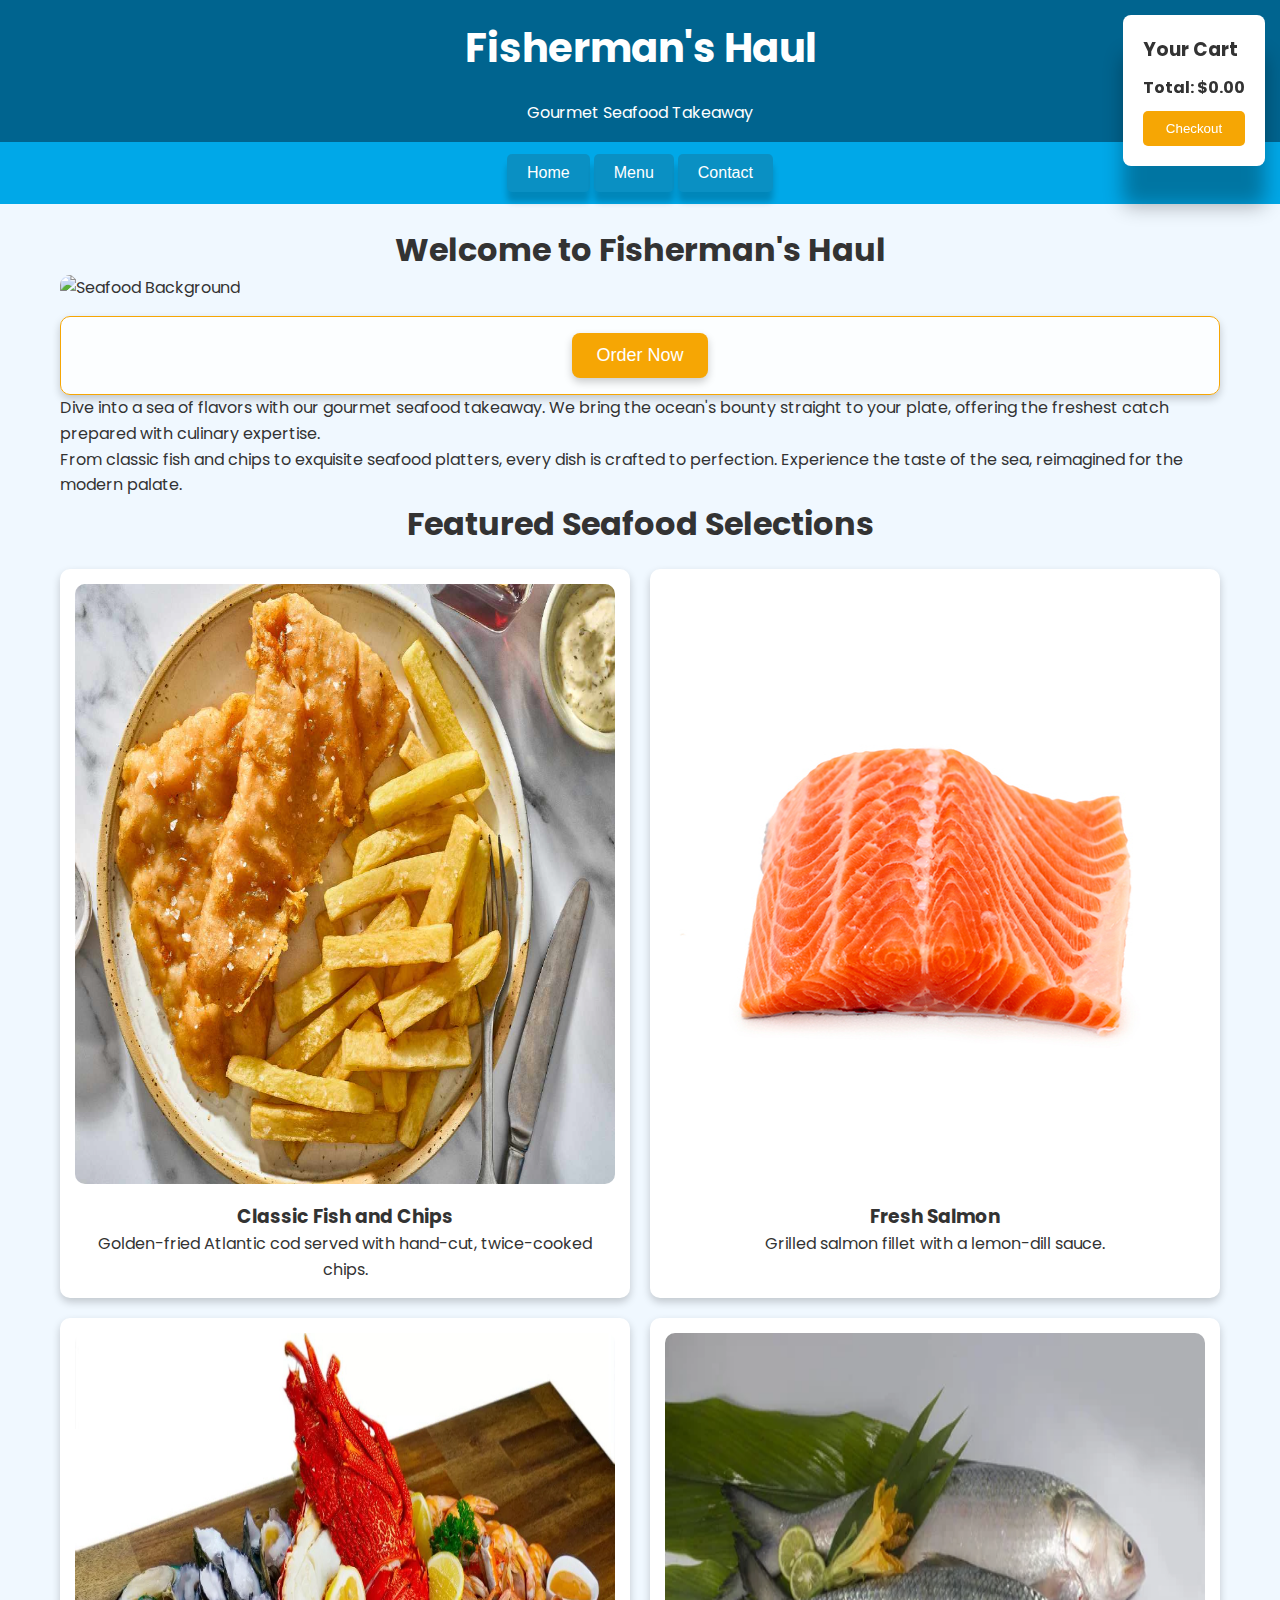
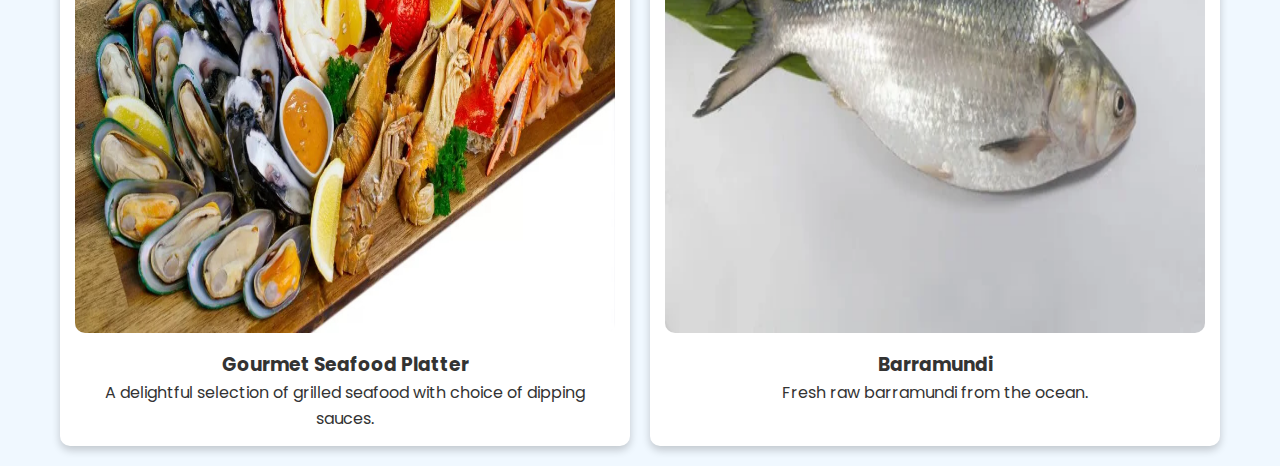
==== fishermans-haul-website.html @ 461c775a "Add files via upload" ====
<!DOCTYPE html>
<html lang="en">
<head>
    <meta charset="UTF-8">
    <meta name="viewport" content="width=device-width, initial-scale=1.0">
    <title>Fisherman's Haul - Gourmet Seafood Takeaway</title>
    <style>
        @import url('https://fonts.googleapis.com/css2?family=Poppins:wght@300;400;600&display=swap');
        
        :root {
            --primary-color: #00648f;
            --secondary-color: #00a8e8;
            --accent-color: #f6a604;
            --background-color: #f0f8ff;
            --text-color: #333;
        }
        
        * {
            box-sizing: border-box;
            margin: 0;
            padding: 0;
        }
        
        body {
            font-family: 'Poppins', sans-serif;
            background-color: var(--background-color);
            color: var(--text-color);
            line-height: 1.6;
        }
        
        header {
            background-color: var(--primary-color);
            color: white;
            text-align: center;
            padding: 1em;
            position: relative;
            overflow: hidden;
        }
        
        header::before {
            content: "";
            position: absolute;
            top: -50%;
            left: -50%;
            width: 200%;
            height: 200%;
            background: url('/api/placeholder/400/320') no-repeat center center;
            background-size: cover;
            opacity: 0.1;
            animation: wave 10s infinite linear;
        }
        
        @keyframes wave {
            0% { transform: rotate(0deg); }
            100% { transform: rotate(360deg); }
        }
        
        h1 {
            font-size: 2.5em;
            margin-bottom: 0.5em;
            position: relative;
            z-index: 1;
        }
        
        nav {
            background-color: var(--secondary-color);
            padding: 0.5em;
            display: flex;
            justify-content: center;
            position: sticky;
            top: 0;
            z-index: 100;
        }
        
        nav button {
            background-color: transparent;
            border: none;
            color: white;
            padding: 10px 20px;
            text-align: center;
            text-decoration: none;
            box-shadow: 0 10px 6px rgba(0, 0, 0, 0.2);
            display: inline-block;
            font-size: 16px;
            margin: 4px 2px;
            cursor: pointer;
            background-color: rgba(50, 50, 50, 0.2);
            transition: background-color 0.3s ease;
            border-radius: 5px;
        }
        
        nav button:hover {
            background-color: rgba(255, 255, 255, 0.2);
            border-radius: 5px;
        }

        .order-container { /* New container for centering */
            display: flex;                          /* Use flexbox */
            justify-content: center;                /* Center content horizontally */
            align-items: center;                    /* Center items vertically */
            margin-top: 1em;                       /* Space above the container */
            padding: 1em;                          /* Add padding around the container */
            border: 1px solid var(--accent-color); /* Border around the container */
            border-radius: 10px;                   /* Rounded corners for the container */
            background-color: rgba(255, 255, 255, 0.8); /* Background for better visibility */
            box-shadow: 0 4px 8px rgba(0, 0, 0, 0.2); /* Add shadow for depth */
        }

        #order-now {
            background-color: var(--accent-color);
            color: white;
            border: none;
            padding: 12px 24px;
            border-radius: 8px;
            box-shadow: 0 4px 8px rgba(0, 0, 0, 0.2);
            font-size: 18px;
            cursor: pointer;
            transition: background-color 0.3s ease, transform 0.3s ease;
        }

        #order-now:hover {
            background-color: #f3a600; /* Slightly lighter shade for hover */
            transform: translateY(-2px); /* Slight lift effect */
        }

        #order-now:active {
            transform: translateY(0); /* Reset on click */
        }
        
        .page {
            display: none;
            padding: 20px;
            max-width: 1200px;
            margin: 0 auto;
            opacity: 0;
            transition: opacity 0.5s ease;
        }
        
        .active {
            display: block;
            opacity: 1;
        }

        .menu-item {
            border: 1px solid #ddd;
            padding: 20px;
            margin: 20px 0;
            background-color: white;
            border-radius: 8px;
            box-shadow: 0 4px 6px rgba(0, 0, 0, 0.1);
            display: flex;
            justify-content: space-between;
            align-items: center;
        }

        .menu-item img {
            width: 115px;
            height: 115px;
            object-fit: cover;
            border-radius: 50%;
            margin-right: 20px;
        }

        .menu-item-details {
            flex-grow: 1;
        }

        .add-to-cart {
            background-color: var(--accent-color);
            color: white;
            border: none;
            padding: 10px 20px;
            border-radius: 5px;
            cursor: pointer;
            transition: background-color 0.3s ease;
        }

        .add-to-cart:hover {
            background-color: #d48f00;
        }

        #cart {
            position: fixed;
            top: 15px;
            right: 15px;
            background-color: white;
            padding: 20px;
            border-radius: 8px;
            box-shadow: 0 40px 20px rgba(0, 0, 0, 0.3);
            max-width: 300px;
            z-index: 1000;
        }
        
        #cart h3 {
            margin-bottom: 10px;
        }
        
        #cart-items {
            margin-bottom: 10px;
        }
        
        #cart-total {
            font-weight: bold;
        }
        
        #checkout {
            background-color: var(--accent-color);
            color: white;
            border: none;
            padding: 10px 15px;
            border-radius: 5px;
            cursor: pointer;
            transition: background-color 0.3s ease;
            display: block;
            width: 100%;
            margin-top: 10px;
        }
        
        #checkout:hover {
            background-color: #d48f00;
        }
        
        /* New styles for checkout page */
        #checkout-form {
            max-width: 500px;
            margin: 0 auto;
            background-color: white;
            padding: 20px;
            border-radius: 8px;
            box-shadow: 0 4px 6px rgba(0, 0, 0, 0.1);
        }
        
        #checkout-form h2 {
            margin-bottom: 20px;
        }
        
        #checkout-form label {
            display: block;
            margin-bottom: 5px;
        }
        
        #checkout-form input {
            width: 100%;
            padding: 8px;
            margin-bottom: 15px;
            border: 1px solid #ddd;
            border-radius: 4px;
        }
        
        #checkout-form button {
            background-color: var(--accent-color);
            color: white;
            border: none;
            padding: 10px 15px;
            border-radius: 5px;
            cursor: pointer;
            transition: background-color 0.3s ease;
            display: block;
            width: 100%;
        }
        
        #checkout-form button:hover {
            background-color: #d48f00;
        }

        #intro img { 
            height: 600px;
            border-radius: 10px;
            text-align: center;
        }

        #intro h2 {
            font-size: 2em;
            text-align: center;
        }
        
        #contact h3 {
            font-size: 1em;
            margin-left: 340px;
        }

        #contact h2 {
            font-size: 1.7em;
            margin-left: 340px;
        }

        /* Styles for featured seafood */
        .featured-seafood {
            display: grid; 
            grid-template-columns: repeat(2, 1fr); /* Two items per row */
            gap: 20px; /* Space between items */
            margin-top: 20px;
        }

        .seafood-item {
            background-color: white;        /* background for contrast */
            border-radius: 10px;
            box-shadow: 0 4px 8px rgba(0, 0, 0, 0.2);
            padding: 15px;
            text-align: center;             /* center align text */
        }

        .seafood-item img {
            width: 100%;                   /* responsive image */
            height: auto;                 /* maintain aspect ratio */
            border-radius: 5px;
            margin-bottom: 10px;          /* space below image */
        }
    </style>
</head>
<body>
    <header>
        <h1>Fisherman's Haul</h1>
        <p>Gourmet Seafood Takeaway</p>
    </header>
    <nav>
        <button onclick="showPage('intro')">Home</button>
        <button onclick="showPage('menu')">Menu</button>
        <button onclick="showPage('contact')">Contact</button>
    </nav>
    
    <div id="intro" class="page active">
        <h2>Welcome to Fisherman's Haul</h2>
        <img src="seafood_bg.jpg" alt="Seafood Background" style="width: 100%; max-height: 400px; object-fit: cover;">
        <div class="order-container"> <!-- New container for centering -->
            <button id="order-now" onclick="showPage('menu')">Order Now</button>  
        </div>
        <p>Dive into a sea of flavors with our gourmet seafood takeaway. We bring the ocean's bounty straight to your plate, offering the freshest catch prepared with culinary expertise.</p>
        <p>From classic fish and chips to exquisite seafood platters, every dish is crafted to perfection. Experience the taste of the sea, reimagined for the modern palate.</p>
        
        <h2>Featured Seafood Selections</h2>
        <div class="featured-seafood">
            <div class="seafood-item">
                <img src="gallery4.jpg" alt="Classic Fish and Chips" />
                <h3>Classic Fish and Chips</h3>
                <p>Golden-fried Atlantic cod served with hand-cut, twice-cooked chips.</p>
            </div>
            <div class="seafood-item">
                <img src="gallery3.jpg" alt="Fresh Salmon" />
                <h3>Fresh Salmon</h3>
                <p>Grilled salmon fillet with a lemon-dill sauce.</p>
            </div>
            <div class="seafood-item">
                <img src="gourmet-seafood-platter.jpg" alt="Gourmet Seafood Platter" />
                <h3>Gourmet Seafood Platter</h3>
                <p>A delightful selection of grilled seafood with choice of dipping sauces.</p>
            </div>
            <div class="seafood-item">
                <img src="gallery5.jpg" alt="Barramundi" />
                <h3>Barramundi</h3>
                <p>Fresh raw barramundi from the ocean.</p>
            </div>
        </div>
    </div>

    <div id="menu" class="page">
        <h1>Our Gourmet Menu</h1>
        <h2>Meals</h2>
        <div class="menu-item">
            <img src="gallery4.jpg" alt="Classic Fish and Chips">
            <div class="menu-item-details">
                <h3>Classic Fish and Chips</h3>
                <p>Golden-fried Atlantic cod served with hand-cut, twice-cooked chips and homemade tartar sauce.</p>
                <p>Price: $14.99</p>
            </div>
            <button class="add-to-cart" onclick="addToCart('Classic Fish and Chips', 14.99)">Add to Cart</button>
        </div>
        <div class="menu-item">
            <img src="gallery3.jpg" alt="Fresh Salmon">
            <div class="menu-item-details">
                <h3>Fresh Salmon</h3>
                <p>Fresh salmon fillet, grilled to perfection and served with a lemon-dill sauce or cooked with chips.</p>
                <p>Price: $11.99</p>
            </div>
            <button class="add-to-cart" onclick="addToCart('Fresh Salmon', 11.99)">Add to Cart</button>
        </div>
        <div class="menu-item">
            <img src="gourmet-seafood-platter.jpg" alt="Gourmet Seafood Platter">
            <div class="menu-item-details">
                <h3>Gourmet Seafood Platter</h3>
                <p>A assortment of grilled seafood and calamari served with a sauces of choose.</p>
                <p>Price: $25.99</p>
            </div>
            <button class="add-to-cart" onclick="addToCart('Gourmet Seafood Platter', 25.99)">Add to Cart</button>
        </div>
        <div class="menu-item">
            <img src="gallery5.jpg" alt="Barramundi">
            <div class="menu-item-details">
                <h3>Barramundi</h3>
                <p>Fresh raw Barramundi from the ocean.</p>
                <p>Price: $20.00</p>
            </div>
            <button class="add-to-cart" onclick="addToCart('Barramundi', 20.00)">Add to Cart</button>
        </div>
        <div class="menu-item">
            <img src="gallery2.jpg" alt="Fish Burger">
            <div class="menu-item-details">
                <h3>Fish Burger</h3>
                <p>Grilled fish burger with tarter sauces.</p>
                <p>Price: $15.99</p>
            </div>
            <button class="add-to-cart" onclick="addToCart('Fish Burger', 15.99)">Add to Cart</button>
        </div>
        <div class="menu-item">
            <img src="gallery10.jpg" alt="Beef Burger">
            <div class="menu-item-details">
                <h3>Beef Burger</h3>
                <p>Tasty Beef burger with Calamari.</p>
                <p>Price: $13.99</p>
            </div>
            <button class="add-to-cart" onclick="addToCart('Beef Burger', 13.99)">Add to Cart</button>
        </div>
        <div class="menu-item">
            <img src="gallery13.jpg" alt="Lobster">
            <div class="menu-item-details">
                <h3>Lobster</h3>
                <p>Tasty lobster with lemon.</p>
                <p>Price: $53.99</p>
            </div>
            <button class="add-to-cart" onclick="addToCart('Lobster', 53.99)">Add to Cart</button>
        </div>

        <h2>Drinks</h2>
        <div class="menu-item">
            <img src="gallery6.jpg" alt="Coca Cola 500ml">
            <div class="menu-item-details">
                <h3>Coca Cola 500ml</h3>
                <p>A Refreshing Drink</p>
                <p>Price: $5.50</p>
            </div>
            <button class="add-to-cart" onclick="addToCart('Coca Cola', 5.50)">Add to Cart</button>
        </div>
        <div class="menu-item">
            <img src="gallery7.jpg" alt="Kirks Creaming Soda 375ml">
            <div class="menu-item-details">
                <h3>Kirks Creaming Soda 375ml</h3>
                <p>A Refreshing Drink</p>
                <p>Price: $2.70</p>
            </div>
            <button class="add-to-cart" onclick="addToCart('Kirks Creaming Soda', 2.70)">Add to Cart</button>
        </div>
        <div class="menu-item">
            <img src="gallery8.jpg" alt="Kirks Lemonade 375ml">
            <div class="menu-item-details">
                <h3>Kirks Lemonade 375ml</h3>
                <p>A Refreshing Drink</p>
                <p>Price: $2.70</p>
            </div>
            <button class="add-to-cart" onclick="addToCart('Kirks Lemonade', 2.70)">Add to Cart</button>
        </div>
        <div class="menu-item">
            <img src="gallery11.jpg" alt="Fanta 600ml">
            <div class="menu-item-details">
                <h3>Fanta 600ml</h3>
                <p>A Refreshing Drink</p>
                <p>Price: $5.90</p>
            </div>
            <button class="add-to-cart" onclick="addToCart('Fanta', 5.90)">Add to Cart</button>
        </div>
        <div class="menu-item">
            <img src="gallery12.jpg" alt="Pepsi 375ml">
            <div class="menu-item-details">
                <h3>Pepsi 375ml</h3>
                <p>A Refreshing Drink</p>
                <p>Price: $2.70</p>
            </div>
            <button class="add-to-cart" onclick="addToCart('Pepsi', 2.70)">Add to Cart</button>
        </div>

        <h2>Extras</h2>
        <div class="menu-item">
            <img src="gallery9.jpg" alt="Whole Lemon">
            <div class="menu-item-details">
                <h3>Whole Lemon</h3>
                <p>A Refreshing Drink</p>
                <p>Price: $0.70</p>
            </div>
            <button class="add-to-cart" onclick="addToCart('Whole Lemon', 0.70)">Add to Cart</button>
        </div>
        <div class="menu-item">
            <img src="gallery14.jpg" alt="Salt and Pepper">
            <div class="menu-item-details">
                <h3>Salt and Pepper</h3>
                <p>It's free</p>
                <p>Price: $0.00</p>
            </div>
            <button class="add-to-cart" onclick="addToCart('Salt and Pepper', 0.00)">Add to Cart</button>
        </div>
    
    </div>
    
    <div id="contact" class="page">
        <h2>Contact Us</h2>
        <h3>Ready to embark on a culinary journey? Place your order now!</h3>
        <h3>Call us: (07) 5482 6644</h3>
        <h3>Opening Hours:</h3>
        <h3> Monday - Friday: 10:00 AM - 7:00 PM</h3>
        <h3>Saturday - Sunday: 12:00 PM - 10:00 PM</h3>
        <h3>Location: 18 Chapple St, Gympie QLD 4570</h3>
    </div>
    
    <div id="checkout-page" class="page">
        <form id="checkout-form">
            <h2>Checkout</h2>
            <div id="order-summary"></div>
            <label for="name">Full Name:</label>
            <input type="text" id="name" required>
            <label for="email">Email:</label>
            <input type="email" id="email" required>
            <label for="phone">Phone:</label>
            <input type="tel" id="phone" required>
            <button type="submit">Place Order</button>
        </form>
    </div>

    <div id="cart">
        <h3>Your Cart</h3>
        <div id="cart-items"></div>
        <p id="cart-total">Total: $0.00</p>
        <button id="checkout" onclick="goToCheckout()">Checkout</button>
    </div>

    <script>
        let cart = [];

        function showPage(pageId) {
            const pages = document.getElementsByClassName('page');
            for (let page of pages) {
                page.classList.remove('active');
            }
            document.getElementById(pageId).classList.add('active');
        }

        function addToCart(item, price) {
            cart.push({item, price});
            updateCart();
        }

        function updateCart() {
            const cartItems = document.getElementById('cart-items');
            const cartTotal = document.getElementById('cart-total');
            
            cartItems.innerHTML = '';
            let total = 0;

            cart.forEach((item, index) => {
                const itemElement = document.createElement('p');
                itemElement.textContent = `${item.item} - $${item.price.toFixed(2)}`;
                
                const removeButton = document.createElement('button');
                removeButton.textContent = 'Remove';
                removeButton.onclick = () => removeFromCart(index);
                
                itemElement.appendChild(removeButton);
                cartItems.appendChild(itemElement);
                
                total += item.price;
            });

            cartTotal.textContent = `Total: $${total.toFixed(2)}`;
        }

        function removeFromCart(index) {
            cart.splice(index, 1);
            updateCart();
        }

        function goToCheckout() {
            showPage('checkout-page');
            updateOrderSummary();
        }

        function updateOrderSummary() {
            const orderSummary = document.getElementById('order-summary');
            orderSummary.innerHTML = '<h3>Order Summary</h3>';
            let total = 0;

            cart.forEach(item => {
                const itemElement = document.createElement('p');
                itemElement.textContent = `${item.item} - $${item.price.toFixed(2)}`;
                orderSummary.appendChild(itemElement);
                total += item.price;
            });

            const totalElement = document.createElement('p');
            totalElement.textContent = `Total: $${total.toFixed(2)}`;
            totalElement.style.fontWeight = 'bold';
            orderSummary.appendChild(totalElement);
        }

        document.getElementById('checkout-form').addEventListener('submit', function(e) {
            e.preventDefault();
            alert('Thank you for your order! It will be on the stove soon.');
            cart = [];
            updateCart();
            showPage('intro');
        });
    </script>
</body>
</html>
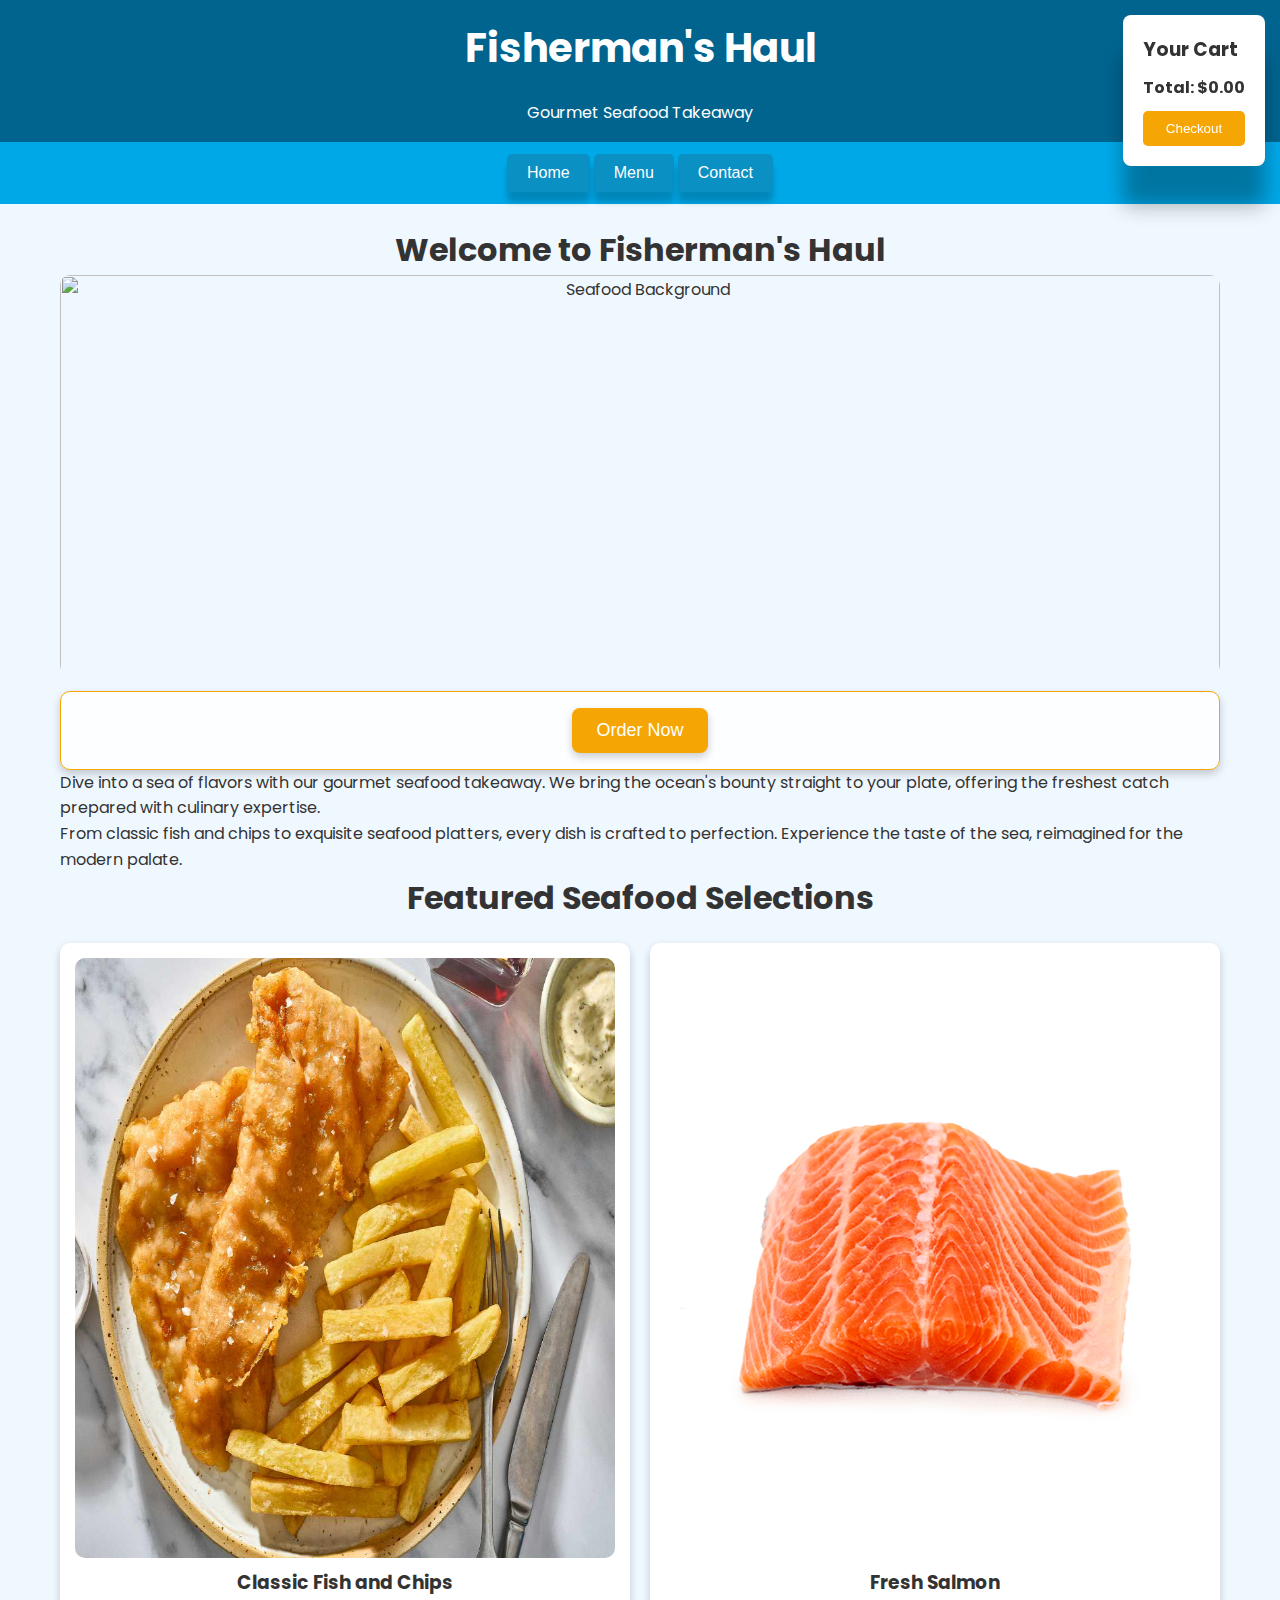
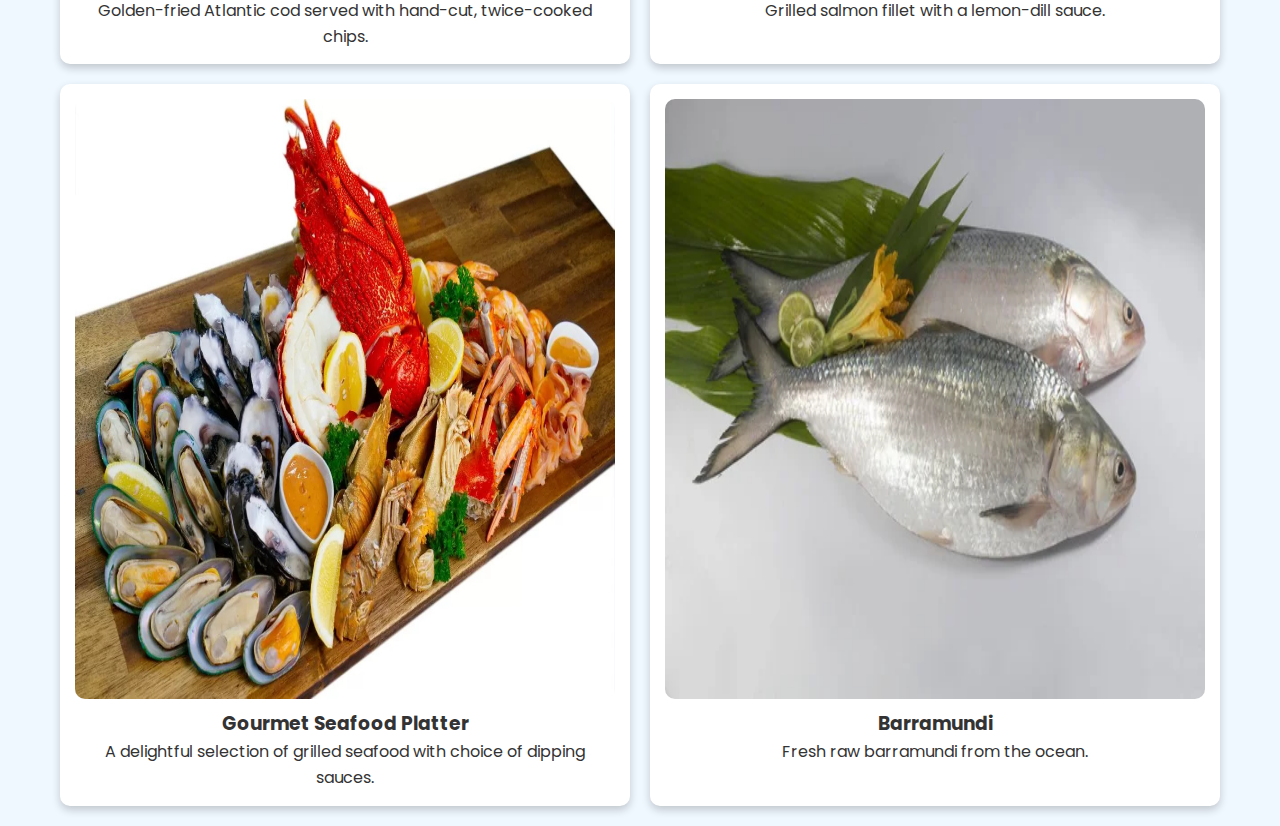
==== commit f54a2da1: "Update fishermans-haul-website.html" ====
--- a/fishermans-haul-website.html
+++ b/fishermans-haul-website.html
@@ -1,4 +1,4 @@
-<!DOCTYPE html>
+<fishermans-haul-website.html>
 <html lang="en">
 <head>
     <meta charset="UTF-8">
@@ -597,4 +597,4 @@
         });
     </script>
 </body>
-</html>+</html>
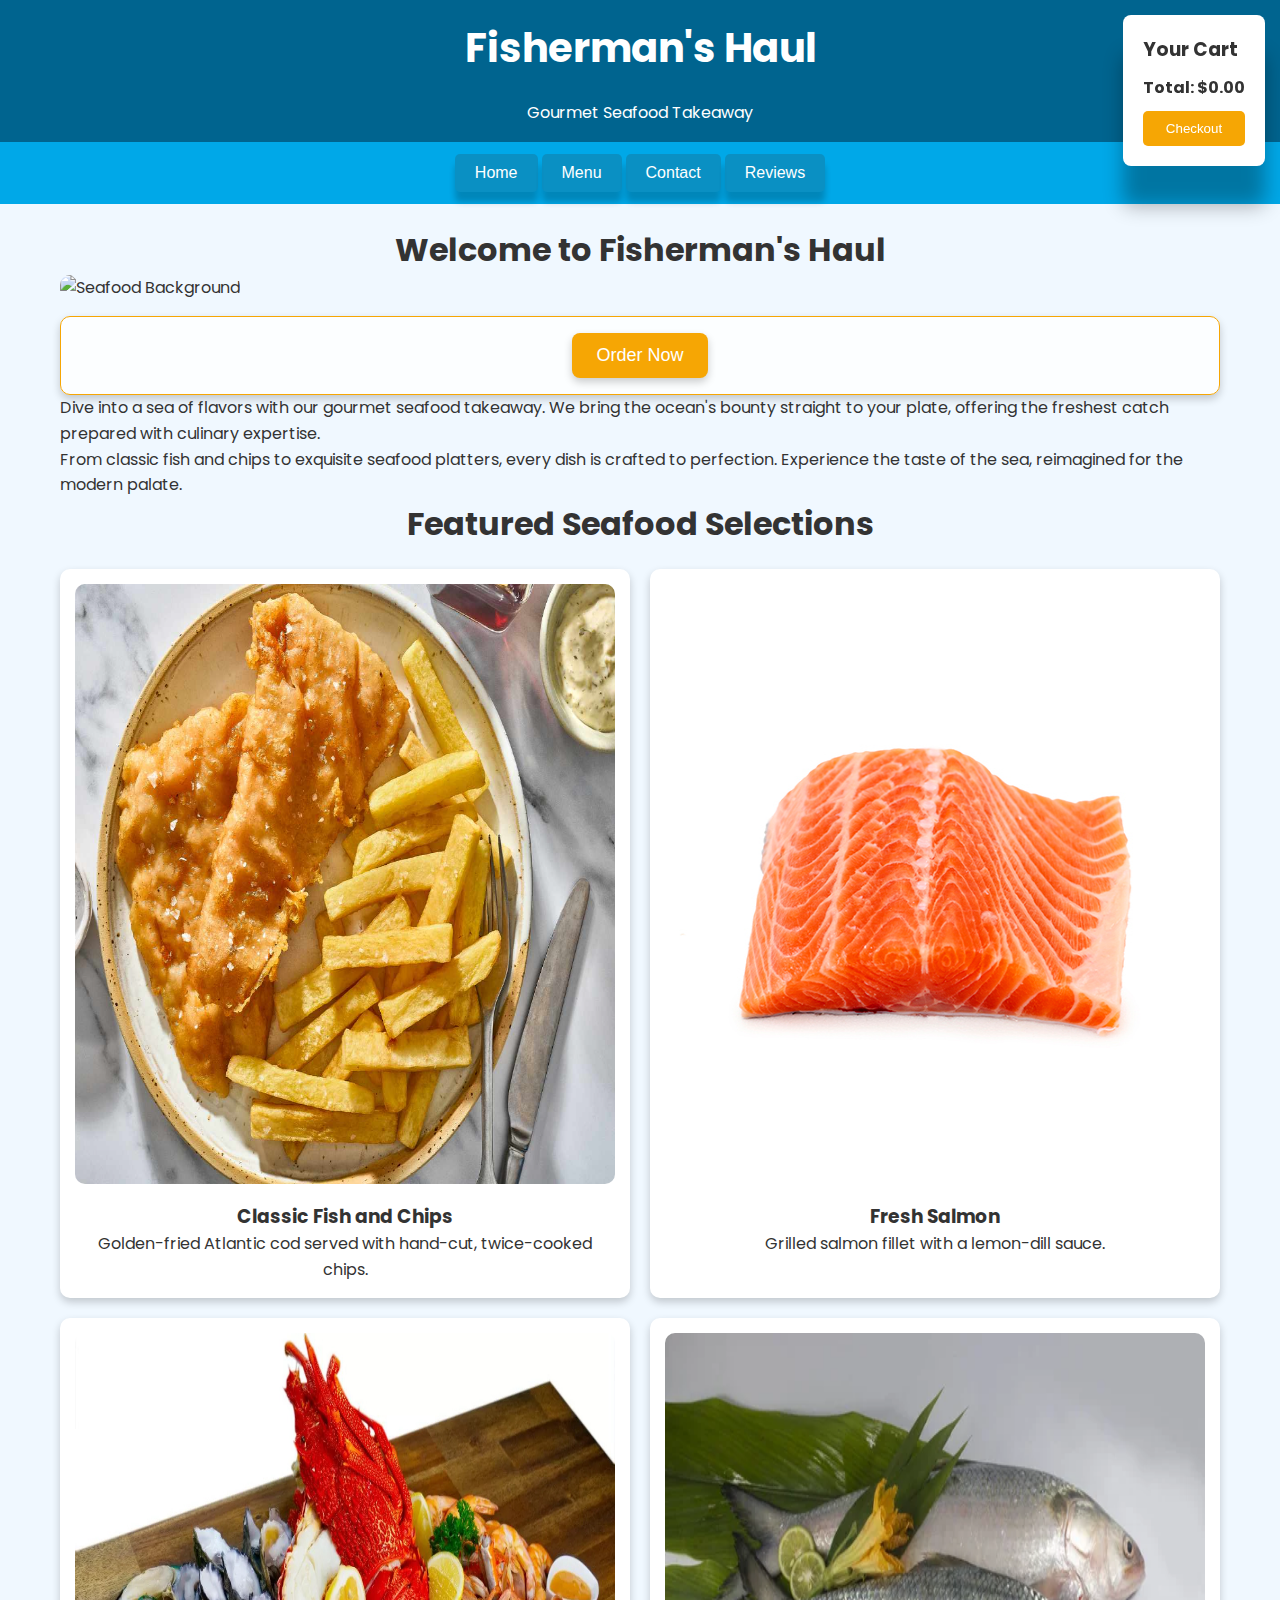
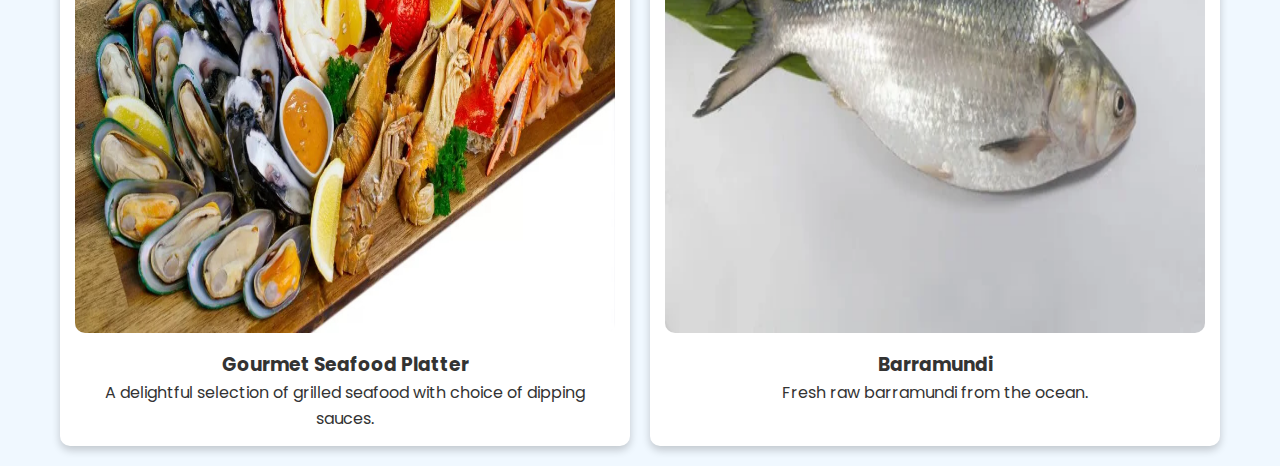
==== commit 2a685092: "Update fishermans-haul-website.html" ====
--- a/fishermans-haul-website.html
+++ b/fishermans-haul-website.html
@@ -1,4 +1,4 @@
-<fishermans-haul-website.html>
+<!DOCTYPE html>
 <html lang="en">
 <head>
     <meta charset="UTF-8">
@@ -6,7 +6,7 @@
     <title>Fisherman's Haul - Gourmet Seafood Takeaway</title>
     <style>
         @import url('https://fonts.googleapis.com/css2?family=Poppins:wght@300;400;600&display=swap');
-        
+
         :root {
             --primary-color: #00648f;
             --secondary-color: #00a8e8;
@@ -14,20 +14,20 @@
             --background-color: #f0f8ff;
             --text-color: #333;
         }
-        
+
         * {
             box-sizing: border-box;
             margin: 0;
             padding: 0;
         }
-        
+
         body {
             font-family: 'Poppins', sans-serif;
             background-color: var(--background-color);
             color: var(--text-color);
             line-height: 1.6;
         }
-        
+
         header {
             background-color: var(--primary-color);
             color: white;
@@ -36,7 +36,7 @@
             position: relative;
             overflow: hidden;
         }
-        
+
         header::before {
             content: "";
             position: absolute;
@@ -49,19 +49,19 @@
             opacity: 0.1;
             animation: wave 10s infinite linear;
         }
-        
+
         @keyframes wave {
             0% { transform: rotate(0deg); }
             100% { transform: rotate(360deg); }
         }
-        
+
         h1 {
             font-size: 2.5em;
             margin-bottom: 0.5em;
             position: relative;
             z-index: 1;
         }
-        
+
         nav {
             background-color: var(--secondary-color);
             padding: 0.5em;
@@ -71,7 +71,7 @@
             top: 0;
             z-index: 100;
         }
-        
+
         nav button {
             background-color: transparent;
             border: none;
@@ -88,22 +88,22 @@
             transition: background-color 0.3s ease;
             border-radius: 5px;
         }
-        
+
         nav button:hover {
             background-color: rgba(255, 255, 255, 0.2);
             border-radius: 5px;
         }
 
-        .order-container { /* New container for centering */
-            display: flex;                          /* Use flexbox */
-            justify-content: center;                /* Center content horizontally */
-            align-items: center;                    /* Center items vertically */
-            margin-top: 1em;                       /* Space above the container */
-            padding: 1em;                          /* Add padding around the container */
-            border: 1px solid var(--accent-color); /* Border around the container */
-            border-radius: 10px;                   /* Rounded corners for the container */
-            background-color: rgba(255, 255, 255, 0.8); /* Background for better visibility */
-            box-shadow: 0 4px 8px rgba(0, 0, 0, 0.2); /* Add shadow for depth */
+        .order-container {
+            display: flex;                          
+            justify-content: center;                
+            align-items: center;                    
+            margin-top: 1em;                       
+            padding: 1em;                          
+            border: 1px solid var(--accent-color); 
+            border-radius: 10px;                   
+            background-color: rgba(255, 255, 255, 0.8); 
+            box-shadow: 0 4px 8px rgba(0, 0, 0, 0.2); 
         }
 
         #order-now {
@@ -126,7 +126,7 @@
         #order-now:active {
             transform: translateY(0); /* Reset on click */
         }
-        
+
         .page {
             display: none;
             padding: 20px;
@@ -135,7 +135,7 @@
             opacity: 0;
             transition: opacity 0.5s ease;
         }
-        
+
         .active {
             display: block;
             opacity: 1;
@@ -219,8 +219,7 @@
         #checkout:hover {
             background-color: #d48f00;
         }
-        
-        /* New styles for checkout page */
+
         #checkout-form {
             max-width: 500px;
             margin: 0 auto;
@@ -229,24 +228,24 @@
             border-radius: 8px;
             box-shadow: 0 4px 6px rgba(0, 0, 0, 0.1);
         }
-        
+
         #checkout-form h2 {
             margin-bottom: 20px;
         }
-        
+
         #checkout-form label {
             display: block;
             margin-bottom: 5px;
         }
-        
-        #checkout-form input {
+
+        #checkout-form input, #checkout-form textarea {
             width: 100%;
             padding: 8px;
             margin-bottom: 15px;
             border: 1px solid #ddd;
             border-radius: 4px;
         }
-        
+
         #checkout-form button {
             background-color: var(--accent-color);
             color: white;
@@ -258,7 +257,7 @@
             display: block;
             width: 100%;
         }
-        
+
         #checkout-form button:hover {
             background-color: #d48f00;
         }
@@ -273,39 +272,113 @@
             font-size: 2em;
             text-align: center;
         }
-        
+
         #contact h3 {
             font-size: 1em;
-            margin-left: 340px;
         }
 
         #contact h2 {
             font-size: 1.7em;
-            margin-left: 340px;
-        }
-
-        /* Styles for featured seafood */
+        }
+
+        #Reviews h3 {
+            font-size: 1em;
+            text-align: center; /* Centered */
+        }
+
+        #Reviews h2 {
+            font-size: 1.7em;
+            text-align: center; /* Centered */
+        }
+
+        #review-form {
+            max-width: 600px;
+            margin: 0 auto;
+            background: rgba(255, 255, 255, 0.9);
+            padding: 20px;
+            border-radius: 10px;
+            box-shadow: 0 4px 8px rgba(0, 0, 0, 0.2);
+        }
+
+        #review-form label {
+            display: block;
+            margin: 10px 0 5px;
+        }
+
+        .stars {
+            display: flex;
+            cursor: pointer;
+            margin-bottom: 15px;
+        }
+
+        .star {
+            font-size: 24px;
+            color: #e3e3e3; 
+        }
+
+        .star.selected {
+            color: #f6a604; 
+        }
+
         .featured-seafood {
             display: grid; 
-            grid-template-columns: repeat(2, 1fr); /* Two items per row */
-            gap: 20px; /* Space between items */
+            grid-template-columns: repeat(2, 1fr);
+            gap: 20px;
             margin-top: 20px;
         }
 
         .seafood-item {
-            background-color: white;        /* background for contrast */
+            background-color: white;
             border-radius: 10px;
             box-shadow: 0 4px 8px rgba(0, 0, 0, 0.2);
             padding: 15px;
-            text-align: center;             /* center align text */
+            text-align: center;
         }
 
         .seafood-item img {
-            width: 100%;                   /* responsive image */
-            height: auto;                 /* maintain aspect ratio */
+            width: 100%;
+            height: auto;
             border-radius: 5px;
-            margin-bottom: 10px;          /* space below image */
-        }
+            margin-bottom: 10px;
+        }
+
+        #Reviews {
+            background-color: #2d9394; /* Darker background for the reviews section */
+            color: white;
+            padding: 20px;
+            border-radius: 5px;
+            width: 100%;
+            margin-top: 10px;
+        }
+
+        /* Review styles */
+        .review {
+            background-color: rgba(255, 255, 255, 0.1); /* Semi-transparent white for reviews */
+            border-radius: 5px;
+            padding: 15px;
+            margin: 10px 0;
+            box-shadow: 0 2px 5px rgba(0, 0, 0, 0.2);
+            display: flex;
+            align-items: center;
+        }
+
+        .review img {
+            width: 40px; /* User icon size */
+            height: 40px;
+            border-radius: 50%;
+            margin-right: 10px;
+        }
+
+        .review h4 {
+            margin: 0;
+            color: #56626b;
+        }
+
+        .review p {
+            margin: 5px 0;
+            color: #56626b;
+        }
+
     </style>
 </head>
 <body>
@@ -317,12 +390,13 @@
         <button onclick="showPage('intro')">Home</button>
         <button onclick="showPage('menu')">Menu</button>
         <button onclick="showPage('contact')">Contact</button>
+        <button onclick="showPage('Reviews')">Reviews</button>
     </nav>
     
     <div id="intro" class="page active">
         <h2>Welcome to Fisherman's Haul</h2>
         <img src="seafood_bg.jpg" alt="Seafood Background" style="width: 100%; max-height: 400px; object-fit: cover;">
-        <div class="order-container"> <!-- New container for centering -->
+        <div class="order-container">
             <button id="order-now" onclick="showPage('menu')">Order Now</button>  
         </div>
         <p>Dive into a sea of flavors with our gourmet seafood takeaway. We bring the ocean's bounty straight to your plate, offering the freshest catch prepared with culinary expertise.</p>
@@ -369,34 +443,43 @@
             <img src="gallery3.jpg" alt="Fresh Salmon">
             <div class="menu-item-details">
                 <h3>Fresh Salmon</h3>
-                <p>Fresh salmon fillet, grilled to perfection and served with a lemon-dill sauce or cooked with chips.</p>
+                <p>Fresh salmon fillet, raw and fresh or can be grilled to perfection served with a lemon-dill sauce.</p>
                 <p>Price: $11.99</p>
             </div>
             <button class="add-to-cart" onclick="addToCart('Fresh Salmon', 11.99)">Add to Cart</button>
-        </div>
-        <div class="menu-item">
-            <img src="gourmet-seafood-platter.jpg" alt="Gourmet Seafood Platter">
-            <div class="menu-item-details">
-                <h3>Gourmet Seafood Platter</h3>
-                <p>A assortment of grilled seafood and calamari served with a sauces of choose.</p>
-                <p>Price: $25.99</p>
-            </div>
-            <button class="add-to-cart" onclick="addToCart('Gourmet Seafood Platter', 25.99)">Add to Cart</button>
         </div>
         <div class="menu-item">
             <img src="gallery5.jpg" alt="Barramundi">
             <div class="menu-item-details">
                 <h3>Barramundi</h3>
                 <p>Fresh raw Barramundi from the ocean.</p>
-                <p>Price: $20.00</p>
-            </div>
-            <button class="add-to-cart" onclick="addToCart('Barramundi', 20.00)">Add to Cart</button>
+                <p>Price: $20.99</p>
+            </div>
+            <button class="add-to-cart" onclick="addToCart('Barramundi', 20.99)">Add to Cart</button>
+        </div>
+        <div class="menu-item">
+            <img src="gallery17.jpg" alt="Fresh cod">
+            <div class="menu-item-details">
+                <h3>Fresh cod</h3>
+                <p>Fresh raw cod from the ocean.</p>
+                <p>Price: $15.99</p>
+            </div>
+            <button class="add-to-cart" onclick="addToCart('Fresh cod', 15.99)">Add to Cart</button>
+        </div>
+        <div class="menu-item">
+            <img src="gourmet-seafood-platter.jpg" alt="Gourmet Seafood Platter">
+            <div class="menu-item-details">
+                <h3>Gourmet Seafood Platter</h3>
+                <p>An assortment of grilled seafood and calamari served with sauces of your choice.</p>
+                <p>Price: $25.99</p>
+            </div>
+            <button class="add-to-cart" onclick="addToCart('Gourmet Seafood Platter', 25.99)">Add to Cart</button>
         </div>
         <div class="menu-item">
             <img src="gallery2.jpg" alt="Fish Burger">
             <div class="menu-item-details">
                 <h3>Fish Burger</h3>
-                <p>Grilled fish burger with tarter sauces.</p>
+                <p>Grilled fish burger with tartar sauce.</p>
                 <p>Price: $15.99</p>
             </div>
             <button class="add-to-cart" onclick="addToCart('Fish Burger', 15.99)">Add to Cart</button>
@@ -428,7 +511,7 @@
                 <p>A Refreshing Drink</p>
                 <p>Price: $5.50</p>
             </div>
-            <button class="add-to-cart" onclick="addToCart('Coca Cola', 5.50)">Add to Cart</button>
+            <button class="add-to-cart" onclick="addToCart('Coca Cola 500ml', 5.50)">Add to Cart</button>
         </div>
         <div class="menu-item">
             <img src="gallery7.jpg" alt="Kirks Creaming Soda 375ml">
@@ -437,7 +520,7 @@
                 <p>A Refreshing Drink</p>
                 <p>Price: $2.70</p>
             </div>
-            <button class="add-to-cart" onclick="addToCart('Kirks Creaming Soda', 2.70)">Add to Cart</button>
+            <button class="add-to-cart" onclick="addToCart('Kirks Creaming Soda 375ml', 2.70)">Add to Cart</button>
         </div>
         <div class="menu-item">
             <img src="gallery8.jpg" alt="Kirks Lemonade 375ml">
@@ -446,7 +529,7 @@
                 <p>A Refreshing Drink</p>
                 <p>Price: $2.70</p>
             </div>
-            <button class="add-to-cart" onclick="addToCart('Kirks Lemonade', 2.70)">Add to Cart</button>
+            <button class="add-to-cart" onclick="addToCart('Kirks Lemonade 375ml', 2.70)">Add to Cart</button>
         </div>
         <div class="menu-item">
             <img src="gallery11.jpg" alt="Fanta 600ml">
@@ -455,7 +538,7 @@
                 <p>A Refreshing Drink</p>
                 <p>Price: $5.90</p>
             </div>
-            <button class="add-to-cart" onclick="addToCart('Fanta', 5.90)">Add to Cart</button>
+            <button class="add-to-cart" onclick="addToCart('Fanta 600ml', 5.90)">Add to Cart</button>
         </div>
         <div class="menu-item">
             <img src="gallery12.jpg" alt="Pepsi 375ml">
@@ -464,15 +547,23 @@
                 <p>A Refreshing Drink</p>
                 <p>Price: $2.70</p>
             </div>
-            <button class="add-to-cart" onclick="addToCart('Pepsi', 2.70)">Add to Cart</button>
-        </div>
-
+            <button class="add-to-cart" onclick="addToCart('Pepsi 375ml', 2.70)">Add to Cart</button>
+        </div>
+        <div class="menu-item">
+            <img src="gallery15.jpg" alt="Sunkist 375ml">
+            <div class="menu-item-details">
+                <h3>Sunkist 375ml</h3>
+                <p>A Refreshing Drink</p>
+                <p>Price: $2.70</p>
+            </div>
+            <button class="add-to-cart" onclick="addToCart('Sunkist 375ml', 2.70)">Add to Cart</button>
+        </div>
         <h2>Extras</h2>
         <div class="menu-item">
             <img src="gallery9.jpg" alt="Whole Lemon">
             <div class="menu-item-details">
                 <h3>Whole Lemon</h3>
-                <p>A Refreshing Drink</p>
+                <p>Adds a sour taste to your meal</p>
                 <p>Price: $0.70</p>
             </div>
             <button class="add-to-cart" onclick="addToCart('Whole Lemon', 0.70)">Add to Cart</button>
@@ -481,14 +572,22 @@
             <img src="gallery14.jpg" alt="Salt and Pepper">
             <div class="menu-item-details">
                 <h3>Salt and Pepper</h3>
-                <p>It's free</p>
-                <p>Price: $0.00</p>
+                <p>Add some extra spice to your order</p>
+                <p>Price: Free</p>
             </div>
             <button class="add-to-cart" onclick="addToCart('Salt and Pepper', 0.00)">Add to Cart</button>
         </div>
-    
+        <div class="menu-item">
+            <img src="gallery16.jpg" alt="Tartar Sauces">
+            <div class="menu-item-details">
+                <h3>Small Tartar Sauce Packets</h3>
+                <p>Add extra sauces to the order</p>
+                <p>Price: $0.20</p>
+            </div>
+            <button class="add-to-cart" onclick="addToCart('Tartar Sauces', 0.20)">Add to Cart</button>
+        </div>
     </div>
-    
+
     <div id="contact" class="page">
         <h2>Contact Us</h2>
         <h3>Ready to embark on a culinary journey? Place your order now!</h3>
@@ -498,7 +597,34 @@
         <h3>Saturday - Sunday: 12:00 PM - 10:00 PM</h3>
         <h3>Location: 18 Chapple St, Gympie QLD 4570</h3>
     </div>
-    
+
+    <div id="Reviews" class="page">
+        <h2>Reviews</h2>
+        <h3>Tell Us How We Went</h3>
+
+        <div id="review-form">
+            <label for="name">Full Name:</label>
+            <input type="text" id="name" required>
+
+            <label for="rating">Rating:</label>
+            <div class="stars" id="rating">
+                <span class="star" onclick="selectStar(1)">&#9733;</span>
+                <span class="star" onclick="selectStar(2)">&#9733;</span>
+                <span class="star" onclick="selectStar(3)">&#9733;</span>
+                <span class="star" onclick="selectStar(4)">&#9733;</span>
+                <span class="star" onclick="selectStar(5)">&#9733;</span>
+            </div>
+
+            <label for="comment">Comment:</label>
+            <textarea id="comment" required></textarea>
+
+            <button id="submit-review" onclick="submitReview()">Submit Review</button>
+        </div>
+
+        <h3>Existing Reviews:</h3>
+        <div id="review-list"></div>
+    </div>
+
     <div id="checkout-page" class="page">
         <form id="checkout-form">
             <h2>Checkout</h2>
@@ -522,13 +648,17 @@
 
     <script>
         let cart = [];
-
+        let selectedRating = 0; 
+        
         function showPage(pageId) {
             const pages = document.getElementsByClassName('page');
             for (let page of pages) {
                 page.classList.remove('active');
             }
             document.getElementById(pageId).classList.add('active');
+            if (pageId === 'Reviews') {
+                displayReviews();
+            }
         }
 
         function addToCart(item, price) {
@@ -595,6 +725,60 @@
             updateCart();
             showPage('intro');
         });
+
+        // Review submission and display
+        function submitReview() {
+            const name = document.getElementById('name').value;
+            const comment = document.getElementById('comment').value;
+            const rating = selectedRating;
+            const date = new Date().toLocaleDateString();
+            
+            const review = { name, rating, comment, date };
+            let reviews = JSON.parse(localStorage.getItem('reviews')) || [];
+            reviews.push(review);
+            localStorage.setItem('reviews', JSON.stringify(reviews));
+            displayReviews();
+            clearReviewFields();
+        }
+
+        function clearReviewFields() {
+            document.getElementById('name').value = '';
+            selectedRating = 0;
+            document.querySelectorAll('.star').forEach(star => star.classList.remove('selected'));
+            document.getElementById('comment').value = '';
+        }
+
+        function selectStar(rating) {
+            selectedRating = rating; // Save the selected rating
+            document.querySelectorAll('.star').forEach((star, index) => {
+                star.classList.toggle('selected', index < rating);
+            });
+        }
+
+        function displayReviews() {
+            const reviewList = document.getElementById('review-list');
+            reviewList.innerHTML = '';
+            const reviews = JSON.parse(localStorage.getItem('reviews')) || [];
+
+            reviews.forEach(review => {
+                const reviewDiv = document.createElement('div');
+                reviewDiv.className = 'review';
+                reviewDiv.innerHTML = `
+                    <img src="user-icon.png" alt="User Icon">
+                    <div>
+                        <h4>${review.name} ${'⭐'.repeat(review.rating)}</h4>
+                        <p>${review.comment}</p>
+                        <p><small>${review.date}</small></p>
+                    </div>
+                `;
+                reviewList.appendChild(reviewDiv);
+            });
+        }
+
+        // Load existing reviews when page is loaded
+        window.onload = function() {
+            displayReviews();
+        };
     </script>
 </body>
 </html>
